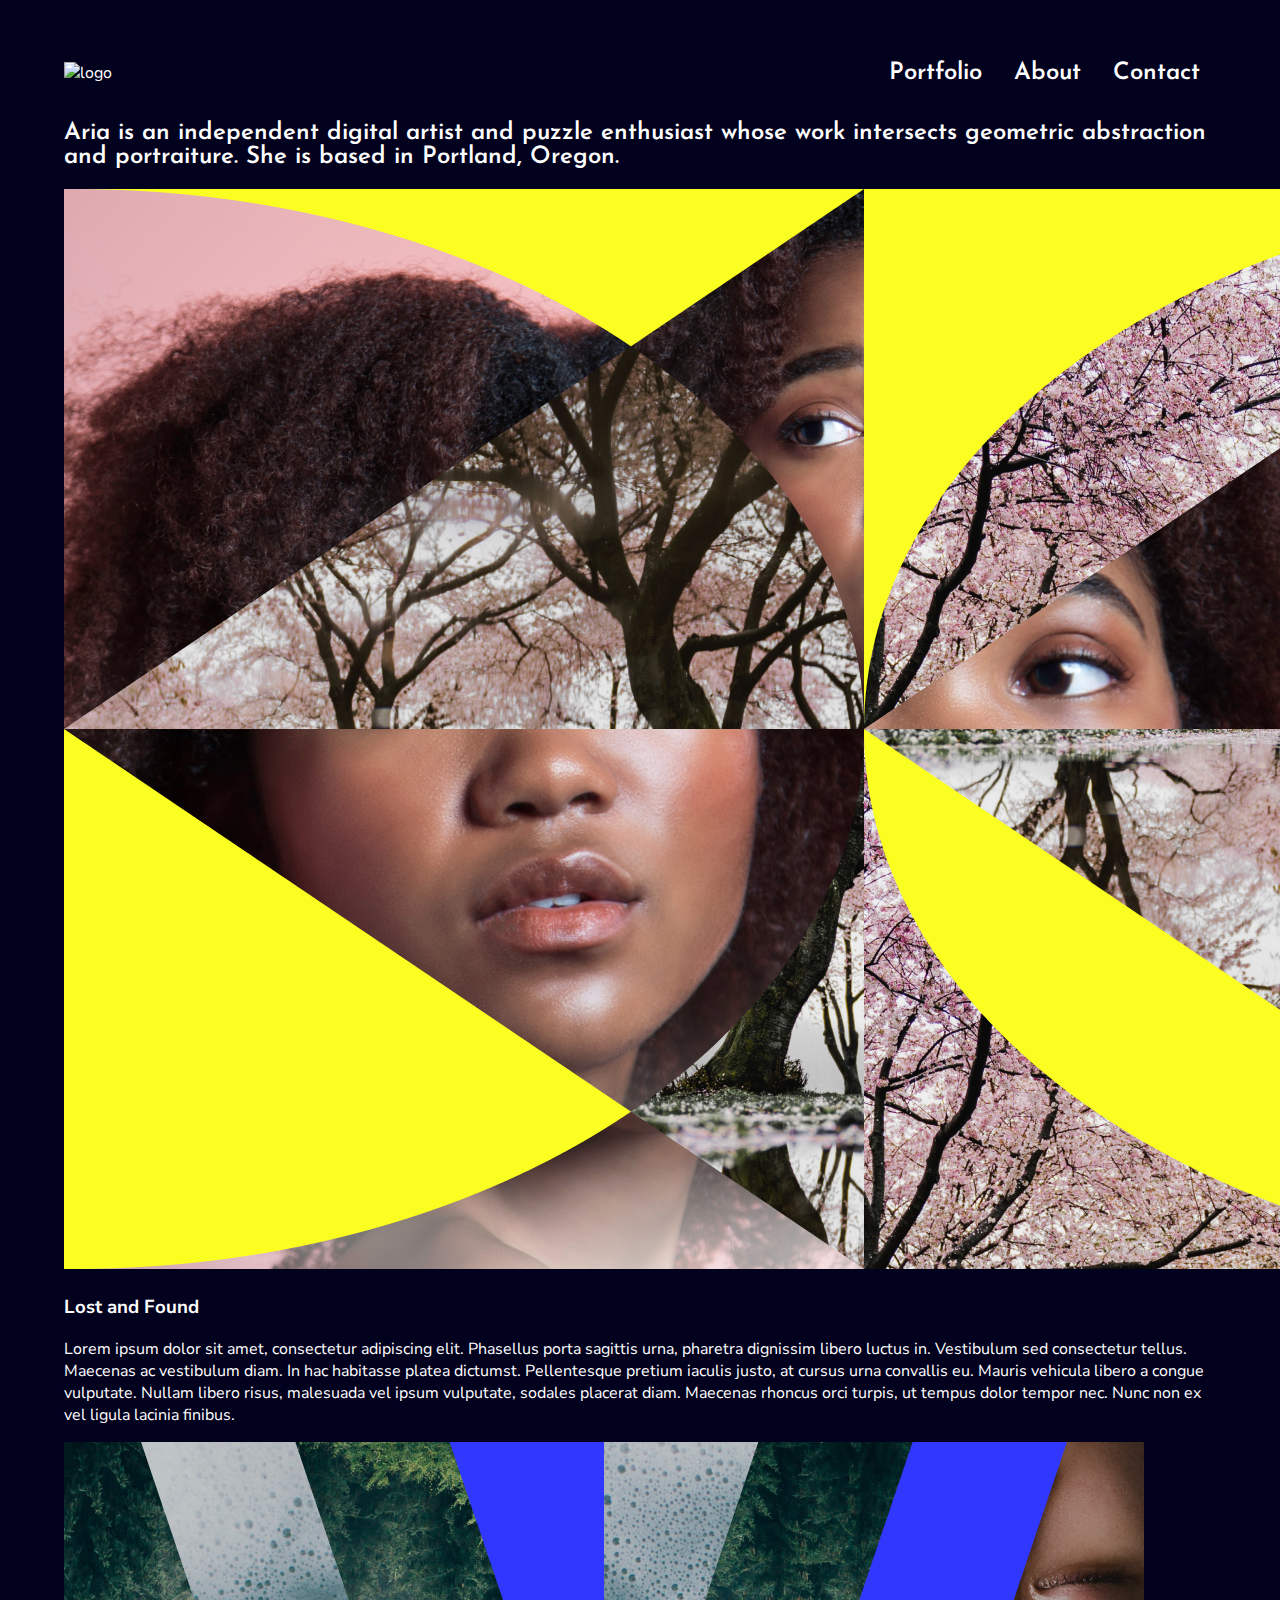
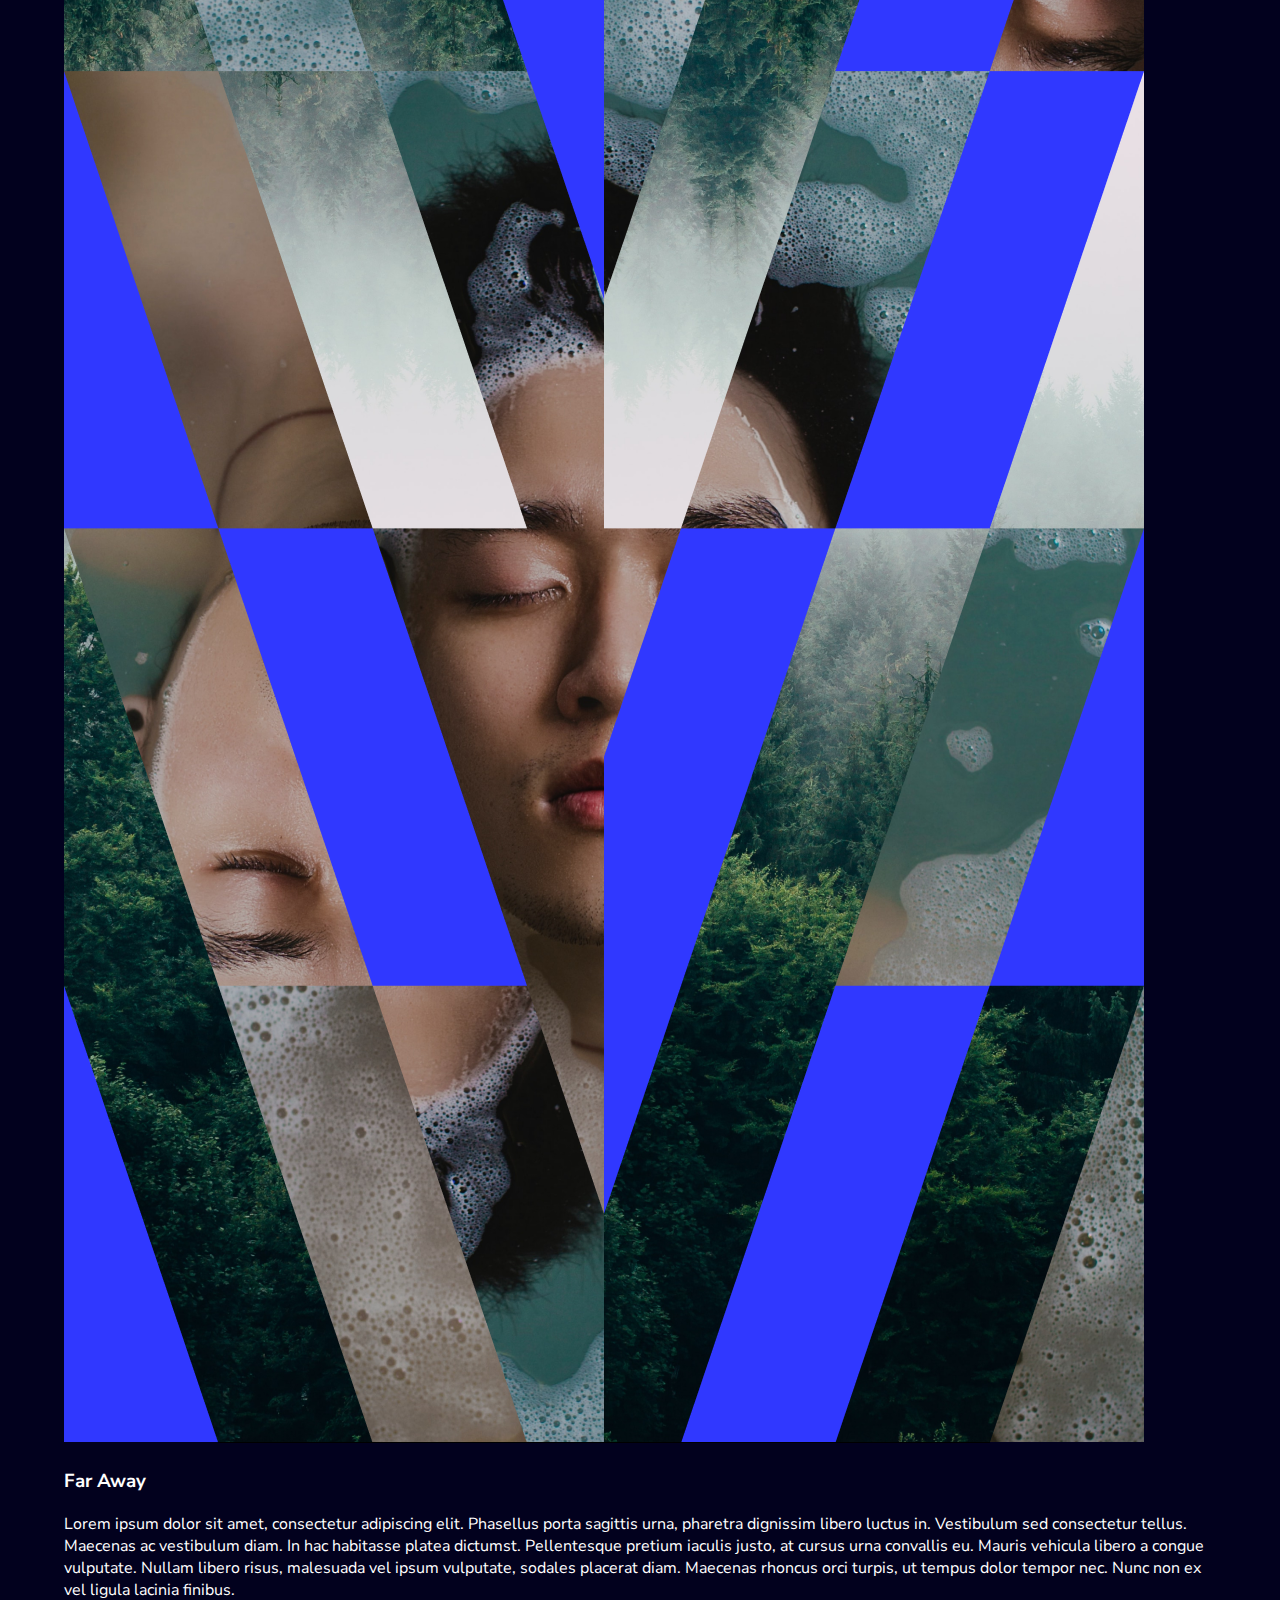
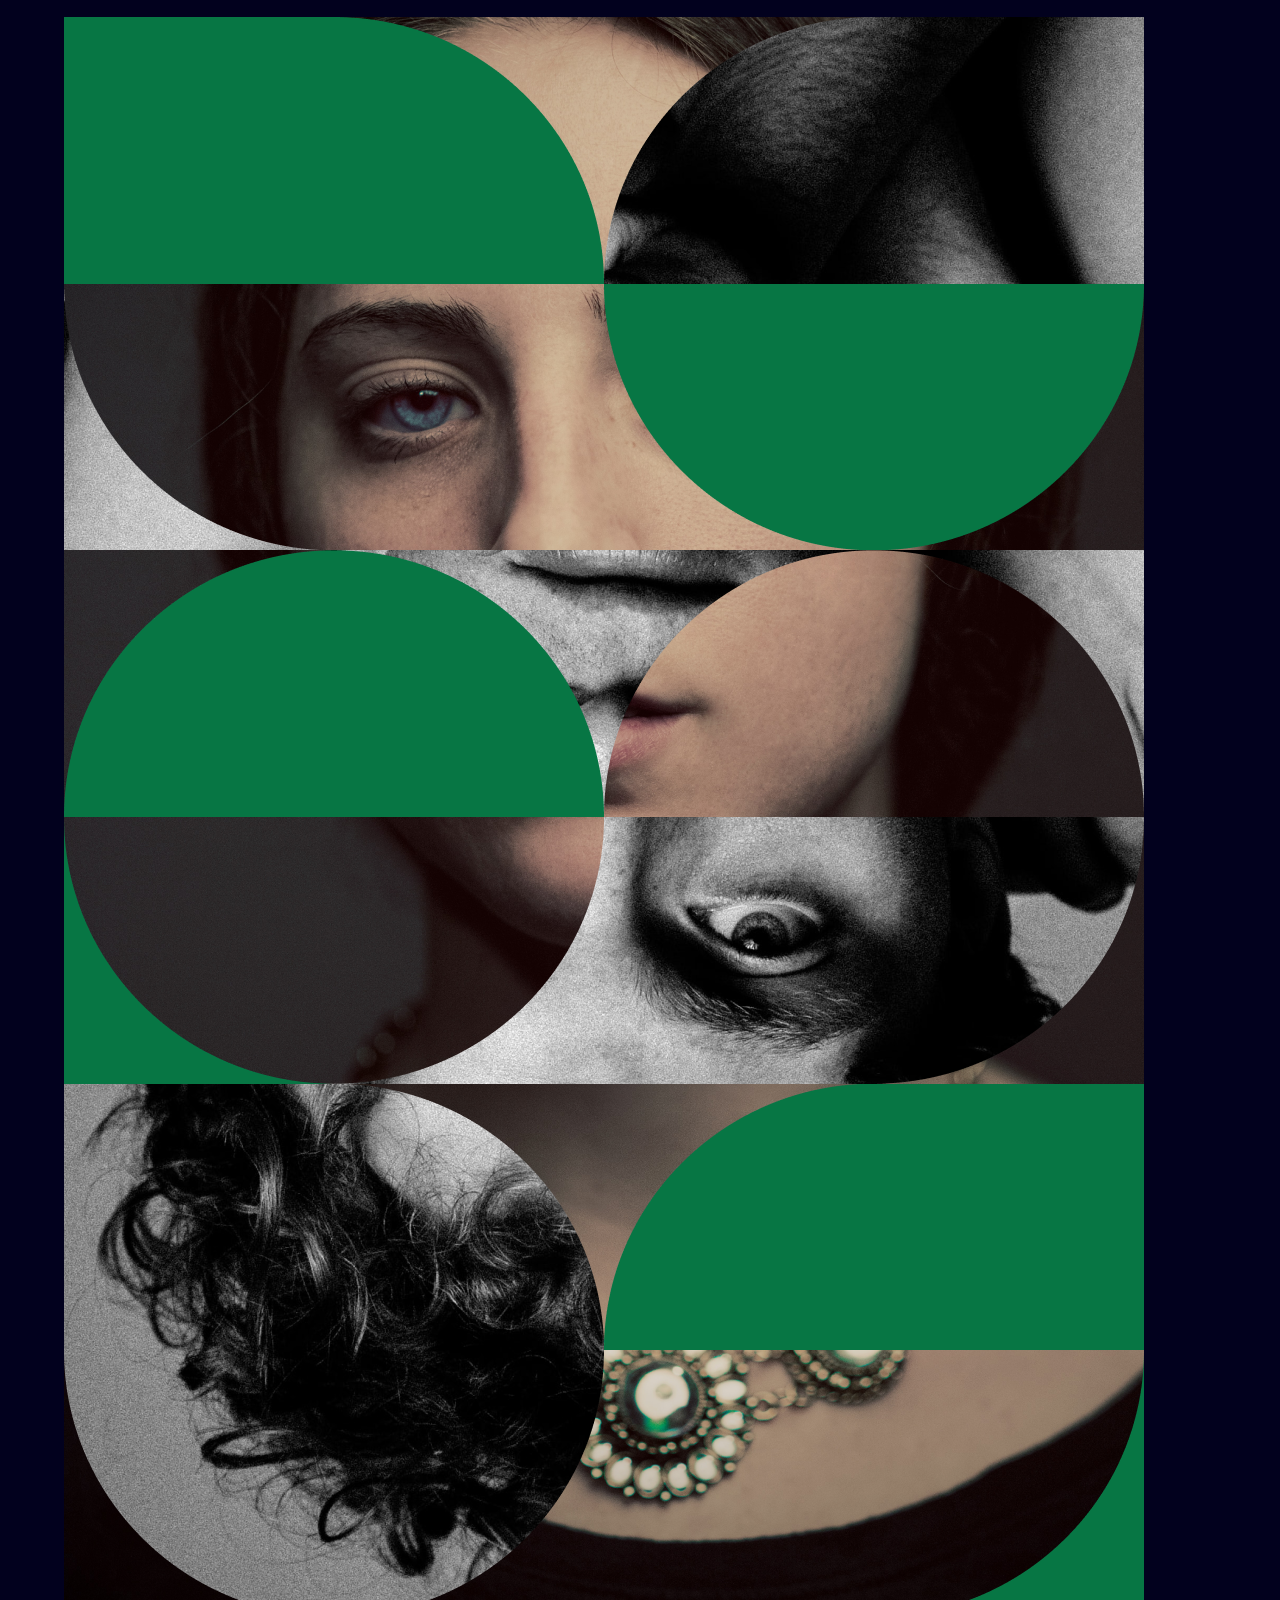
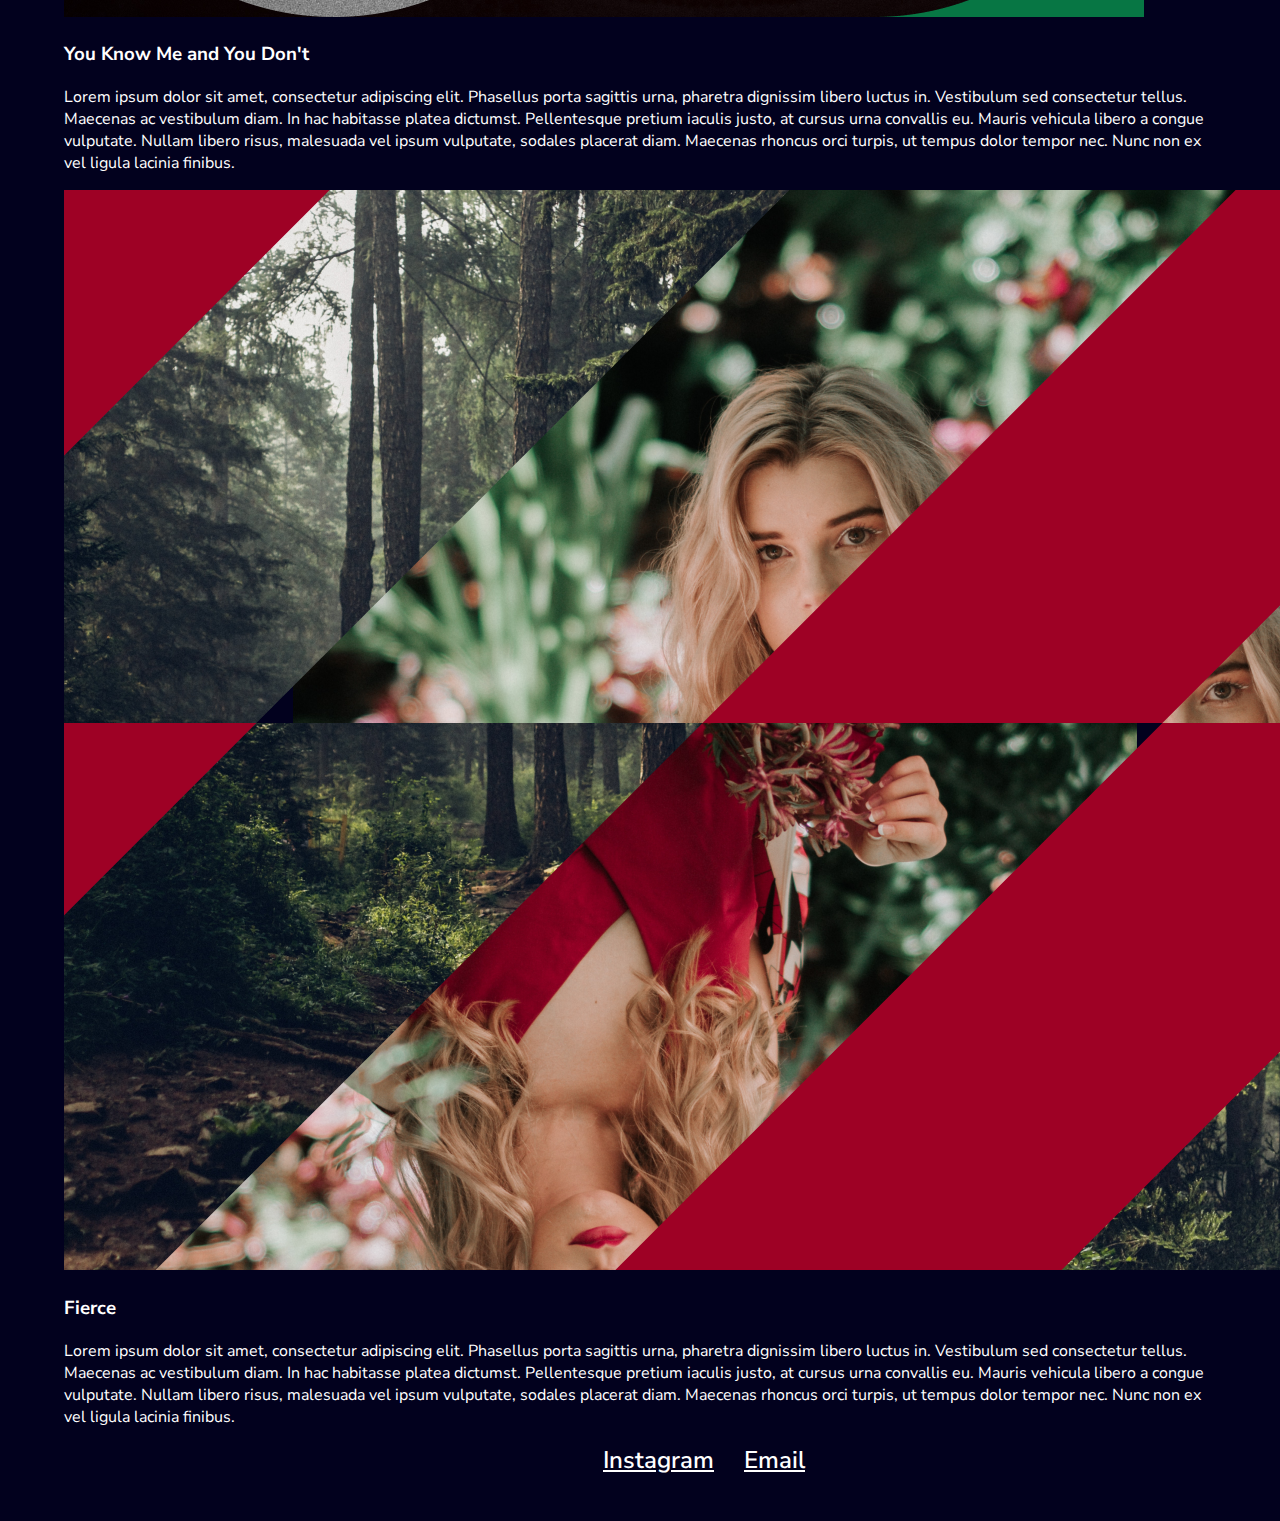
==== index.html @ b1c93a33 "draft" ====
<!DOCTYPE html>
<html lang="en">

    <head>
        <meta charset="UTF-8">
        <meta http-equiv="X-UA-Compatible" content="IE=edge">
        <meta name="viewport" content="width=device-width, initial-scale=1.0">
        <link rel="stylesheet" href="style.css">
        <title>Aria Oslo - digital artist in Portland, Oregon</title>
    </head>

    <body>
        <header><img src="" alt="logo">
            <nav>
                <ul>
                    <li><a href="/index.html">Portfolio</a></li>
                    <li><a href=" /about.html">About</a></li>
                    <li><a href="/contact.html">Contact</a></li>
                </ul>
            </nav>
        </header>
        <main>
            <section>
                <h2>Aria is an independent digital artist and puzzle enthusiast whose work intersects geometric
                    abstraction and portraiture.
                    She is based in Portland, Oregon.</h2>
            </section>
            <section>
                <img src="/assets/Lost and Found.png" alt="yellow">
                <h3>Lost and Found</h3>
                <p>Lorem ipsum dolor sit amet, consectetur adipiscing elit. Phasellus porta sagittis urna, pharetra
                    dignissim libero luctus
                    in. Vestibulum sed consectetur tellus. Maecenas ac vestibulum diam. In hac habitasse platea
                    dictumst. Pellentesque
                    pretium iaculis justo, at cursus urna convallis eu. Mauris vehicula libero a congue vulputate.
                    Nullam libero risus,
                    malesuada vel ipsum vulputate, sodales placerat diam. Maecenas rhoncus orci turpis, ut tempus dolor
                    tempor nec. Nunc non
                    ex vel ligula lacinia finibus.</p>
            </section>
            <section>
                <img src="/assets/Far Away.png" alt="blue">
                <h3>Far Away</h3>
                <p>Lorem ipsum dolor sit amet, consectetur adipiscing elit. Phasellus porta sagittis urna, pharetra
                    dignissim libero luctus
                    in. Vestibulum sed consectetur tellus. Maecenas ac vestibulum diam. In hac habitasse platea
                    dictumst. Pellentesque
                    pretium iaculis justo, at cursus urna convallis eu. Mauris vehicula libero a congue vulputate.
                    Nullam libero risus,
                    malesuada vel ipsum vulputate, sodales placerat diam. Maecenas rhoncus orci turpis, ut tempus dolor
                    tempor nec. Nunc non
                    ex vel ligula lacinia finibus.</p>
            </section>
            <section>
                <img src="/assets/You Know Me and You Don't.png" alt="green">
                <h3>You Know Me and You Don't</h3>
                <p>Lorem ipsum dolor sit amet, consectetur adipiscing elit. Phasellus porta sagittis urna, pharetra
                    dignissim libero luctus
                    in. Vestibulum sed consectetur tellus. Maecenas ac vestibulum diam. In hac habitasse platea
                    dictumst. Pellentesque
                    pretium iaculis justo, at cursus urna convallis eu. Mauris vehicula libero a congue vulputate.
                    Nullam libero risus,
                    malesuada vel ipsum vulputate, sodales placerat diam. Maecenas rhoncus orci turpis, ut tempus dolor
                    tempor nec. Nunc non
                    ex vel ligula lacinia finibus.</p>
            </section>
            <section>
                <img src="/assets/Fierce.png" alt="red">
                <h3>Fierce</h3>
                <p>Lorem ipsum dolor sit amet, consectetur adipiscing elit. Phasellus porta sagittis urna, pharetra
                    dignissim libero luctus
                    in. Vestibulum sed consectetur tellus. Maecenas ac vestibulum diam. In hac habitasse platea
                    dictumst. Pellentesque
                    pretium iaculis justo, at cursus urna convallis eu. Mauris vehicula libero a congue vulputate.
                    Nullam libero risus,
                    malesuada vel ipsum vulputate, sodales placerat diam. Maecenas rhoncus orci turpis, ut tempus dolor
                    tempor nec. Nunc non
                    ex vel ligula lacinia finibus.</p>
            </section>
        </main>
        <footer class="footer">
            <h2><a href="#">Instagram</a></h2>
            <h2><a href="#">Email</a></h2>
        </footer>
    </body>

</html>
---- style.css ----
@import url('https://fonts.googleapis.com/css2?family=Josefin+Sans:wght@400;600&family=Nunito+Sans&display=swap');

* {
    --black: #02011E;
    --white: #FFFFFF;
    --pink: #F9D0DA;
    --green: #7BD3B2;
    --blue: #ADA9FC;
    box-sizing: border-box;
    font-family: 'Nunito Sans', sans-serif;
    color: var(--white);
}

body {
    background-color: var(--black);
    margin: 5vh 5vw;
}

header {
    display: flex;
    align-items: center;
    justify-content: space-between;
}

nav>ul {
    display: flex;
    align-items: center;
    justify-content: space-around;
}

nav>ul>li {
    list-style: none;
    margin: 0px 16px;
}

nav>ul>li>a {
    font-family: 'Josefin Sans', sans-serif;
    text-decoration: none;
    font-size: 1.5rem;
    font-weight: 600;
}

.active {
    text-decoration: underline;
    color: var(--pink);
}

h2 {
    font-family: 'Josefin Sans', sans-serif;
    font-weight: 600;
}

.about {
    display: flex;
    justify-content: center;
}

.about>img {
    width: 500px;
}

.about>.bio {
    margin: 10px;
}

.contact {
    display: flex;
    flex-direction: column;
    align-items: center;
    justify-content: center;
}

.contact-form {
    display: flex;
    flex-direction: column;
    width: 50vw;
    justify-content: center;
}

.contact-form>input,
.contact-form>textarea {
    background-color: var(--black);
}

footer {
    display: flex;
    width: 100vw;
    align-items: center;
    justify-content: center;
}

footer>h2 {
    margin: 0 15px;
}
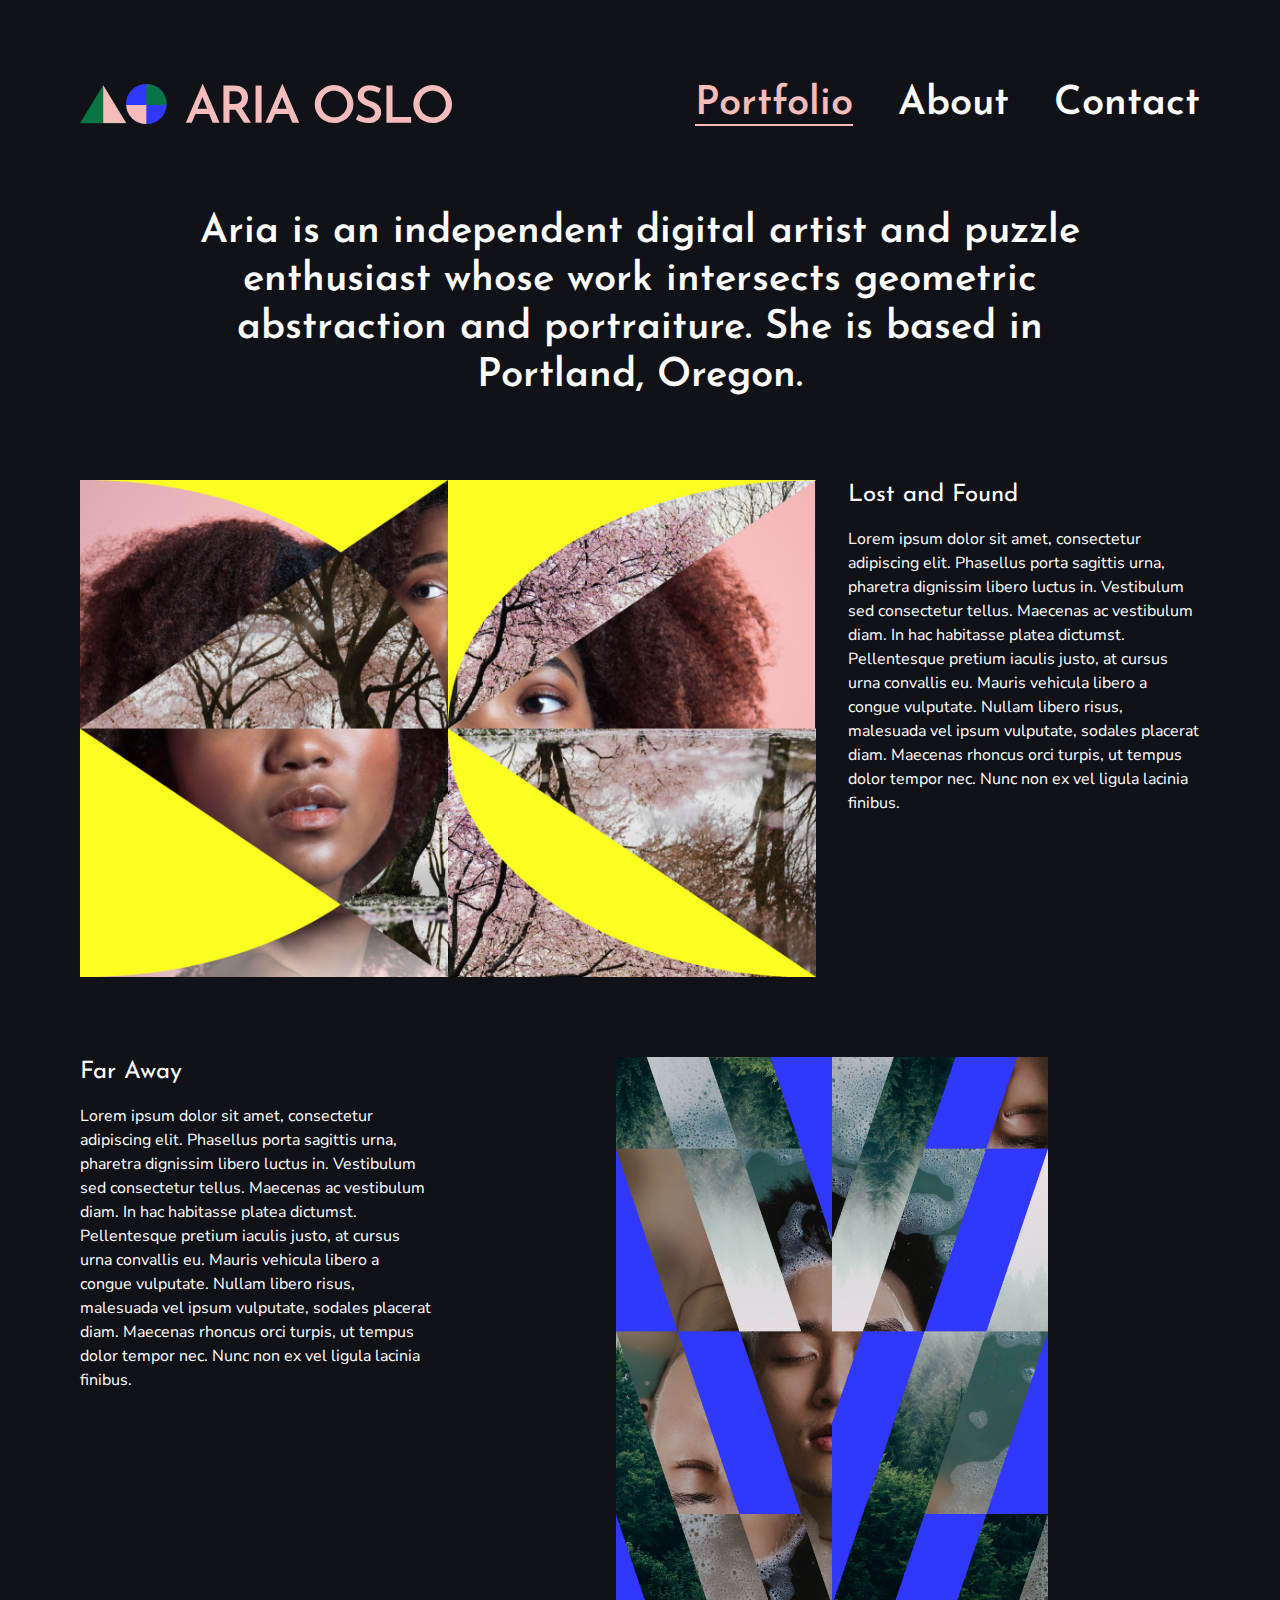
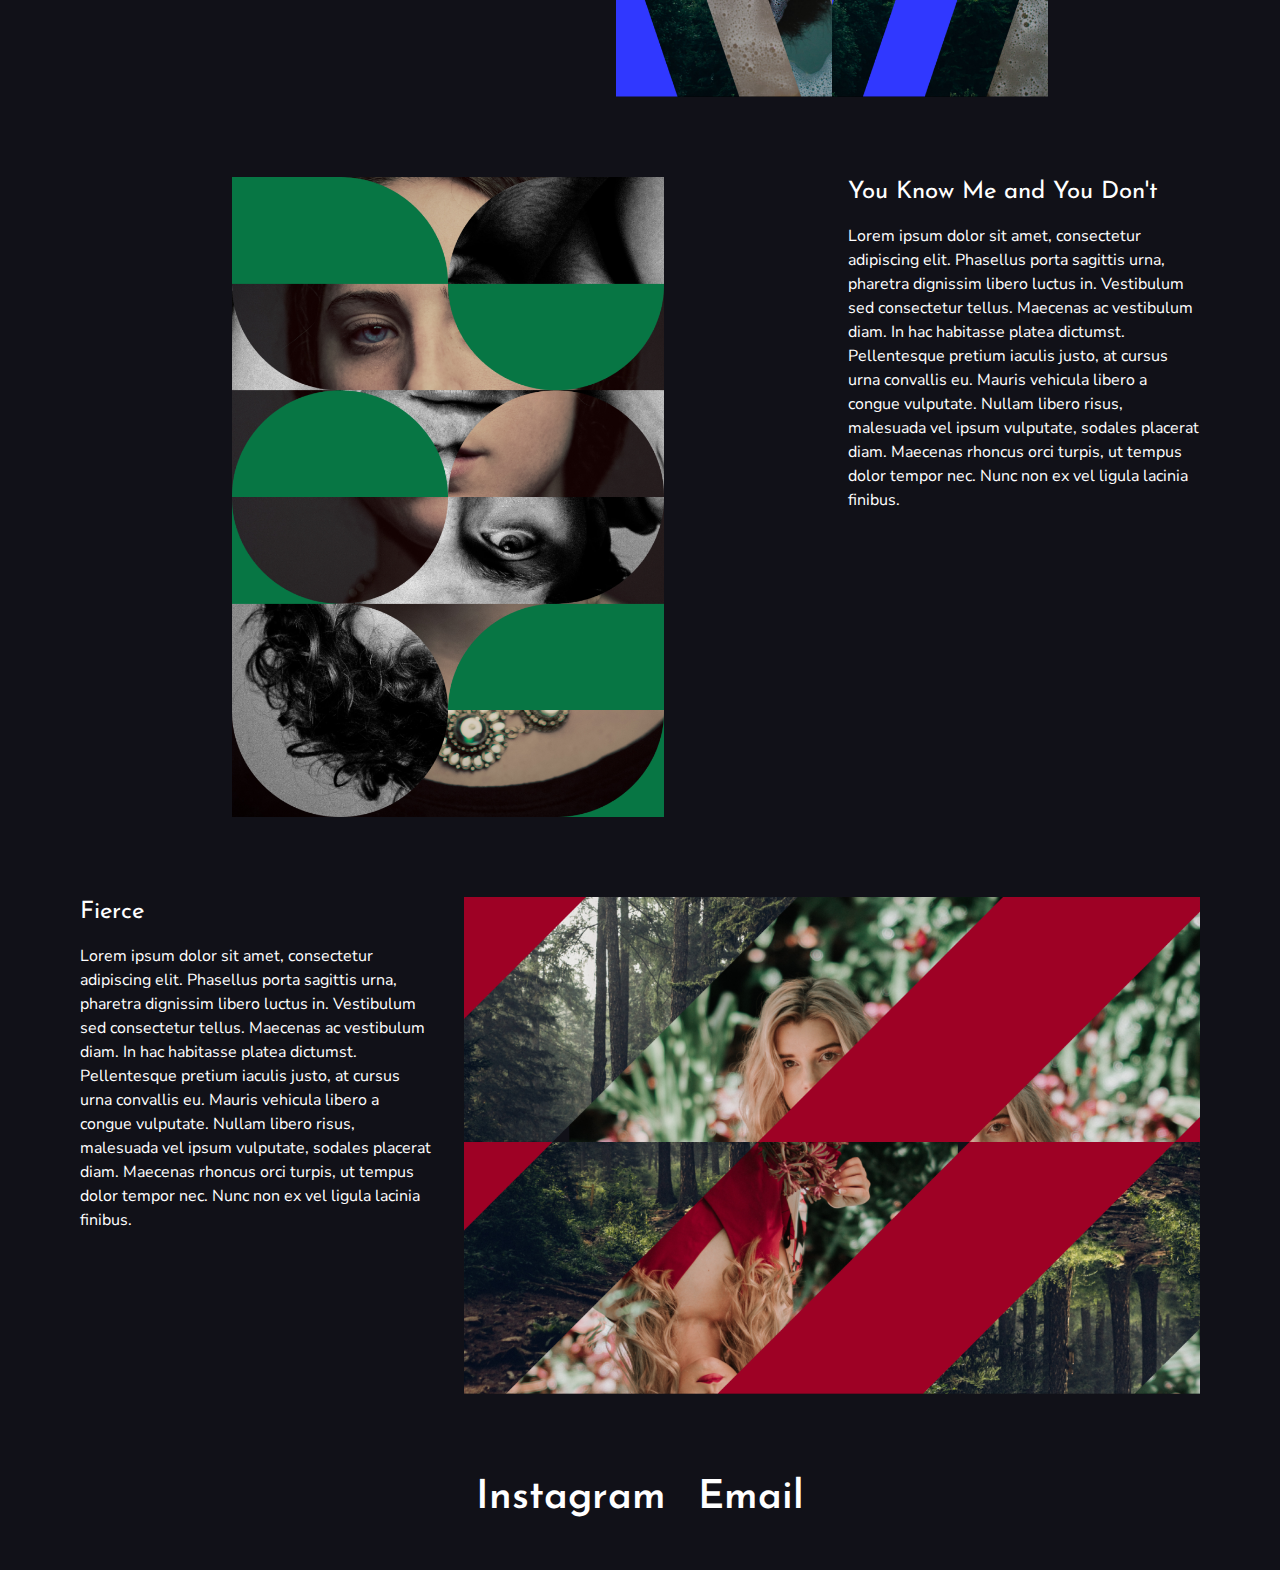
==== commit c33ea21a: "rough" ====
--- a/index.html
+++ b/index.html
@@ -2,85 +2,105 @@
 <html lang="en">
 
     <head>
-        <meta charset="UTF-8">
-        <meta http-equiv="X-UA-Compatible" content="IE=edge">
-        <meta name="viewport" content="width=device-width, initial-scale=1.0">
-        <link rel="stylesheet" href="style.css">
+        <meta charset="UTF-8" />
+        <meta http-equiv="X-UA-Compatible" content="IE=edge" />
+        <meta name="viewport" content="width=device-width, initial-scale=1.0" />
+        <link rel="stylesheet" href="style.css" />
         <title>Aria Oslo - digital artist in Portland, Oregon</title>
     </head>
 
     <body>
-        <header><img src="" alt="logo">
+        <header>
+            <img src="/assets/site-logo.svg" alt="Aria Oslo logo" class="logo" />
             <nav>
-                <ul>
-                    <li><a href="/index.html">Portfolio</a></li>
-                    <li><a href=" /about.html">About</a></li>
-                    <li><a href="/contact.html">Contact</a></li>
-                </ul>
+                <a href="/index.html" class="selected">Portfolio</a>
+                <a href=" /about.html">About</a>
+                <a href="/contact.html">Contact</a>
             </nav>
         </header>
         <main>
             <section>
-                <h2>Aria is an independent digital artist and puzzle enthusiast whose work intersects geometric
-                    abstraction and portraiture.
-                    She is based in Portland, Oregon.</h2>
+                <h1>
+                    Aria is an independent digital artist and puzzle enthusiast whose work intersects geometric
+                    abstraction and portraiture. She is based in Portland, Oregon.
+                </h1>
             </section>
-            <section>
-                <img src="/assets/Lost and Found.png" alt="yellow">
-                <h3>Lost and Found</h3>
-                <p>Lorem ipsum dolor sit amet, consectetur adipiscing elit. Phasellus porta sagittis urna, pharetra
-                    dignissim libero luctus
-                    in. Vestibulum sed consectetur tellus. Maecenas ac vestibulum diam. In hac habitasse platea
-                    dictumst. Pellentesque
-                    pretium iaculis justo, at cursus urna convallis eu. Mauris vehicula libero a congue vulputate.
-                    Nullam libero risus,
-                    malesuada vel ipsum vulputate, sodales placerat diam. Maecenas rhoncus orci turpis, ut tempus dolor
-                    tempor nec. Nunc non
-                    ex vel ligula lacinia finibus.</p>
+            <section class="project">
+                <div class="artwork">
+                    <img src="/assets/lost-and-found.png" alt="yellow" />
+                </div>
+                <div class="description">
+                    <h2>Lost and Found</h2>
+                    <p>
+                        Lorem ipsum dolor sit amet, consectetur adipiscing elit. Phasellus
+                        porta sagittis urna, pharetra dignissim libero luctus in. Vestibulum
+                        sed consectetur tellus. Maecenas ac vestibulum diam. In hac habitasse
+                        platea dictumst. Pellentesque pretium iaculis justo, at cursus urna
+                        convallis eu. Mauris vehicula libero a congue vulputate. Nullam libero
+                        risus, malesuada vel ipsum vulputate, sodales placerat diam. Maecenas
+                        rhoncus orci turpis, ut tempus dolor tempor nec. Nunc non ex vel
+                        ligula lacinia finibus.
+                    </p>
+                </div>
             </section>
-            <section>
-                <img src="/assets/Far Away.png" alt="blue">
-                <h3>Far Away</h3>
-                <p>Lorem ipsum dolor sit amet, consectetur adipiscing elit. Phasellus porta sagittis urna, pharetra
-                    dignissim libero luctus
-                    in. Vestibulum sed consectetur tellus. Maecenas ac vestibulum diam. In hac habitasse platea
-                    dictumst. Pellentesque
-                    pretium iaculis justo, at cursus urna convallis eu. Mauris vehicula libero a congue vulputate.
-                    Nullam libero risus,
-                    malesuada vel ipsum vulputate, sodales placerat diam. Maecenas rhoncus orci turpis, ut tempus dolor
-                    tempor nec. Nunc non
-                    ex vel ligula lacinia finibus.</p>
+            <section class="project project-alt">
+                <div class="artwork">
+                    <img src="/assets/far-away.png" alt="blue" />
+                </div>
+                <div class="description">
+                    <h2>Far Away</h2>
+                    <p>
+                        Lorem ipsum dolor sit amet, consectetur adipiscing elit. Phasellus
+                        porta sagittis urna, pharetra dignissim libero luctus in. Vestibulum
+                        sed consectetur tellus. Maecenas ac vestibulum diam. In hac habitasse
+                        platea dictumst. Pellentesque pretium iaculis justo, at cursus urna
+                        convallis eu. Mauris vehicula libero a congue vulputate. Nullam libero
+                        risus, malesuada vel ipsum vulputate, sodales placerat diam. Maecenas
+                        rhoncus orci turpis, ut tempus dolor tempor nec. Nunc non ex vel
+                        ligula lacinia finibus.
+                    </p>
+                </div>
             </section>
-            <section>
-                <img src="/assets/You Know Me and You Don't.png" alt="green">
-                <h3>You Know Me and You Don't</h3>
-                <p>Lorem ipsum dolor sit amet, consectetur adipiscing elit. Phasellus porta sagittis urna, pharetra
-                    dignissim libero luctus
-                    in. Vestibulum sed consectetur tellus. Maecenas ac vestibulum diam. In hac habitasse platea
-                    dictumst. Pellentesque
-                    pretium iaculis justo, at cursus urna convallis eu. Mauris vehicula libero a congue vulputate.
-                    Nullam libero risus,
-                    malesuada vel ipsum vulputate, sodales placerat diam. Maecenas rhoncus orci turpis, ut tempus dolor
-                    tempor nec. Nunc non
-                    ex vel ligula lacinia finibus.</p>
+            <section class="project">
+                <div class="artwork">
+                    <img src="/assets/you-know-me-and-you-don't.png" alt="green" />
+                </div>
+                <div class="description">
+                    <h2>You Know Me and You Don't</h2>
+                    <p>
+                        Lorem ipsum dolor sit amet, consectetur adipiscing elit. Phasellus
+                        porta sagittis urna, pharetra dignissim libero luctus in. Vestibulum
+                        sed consectetur tellus. Maecenas ac vestibulum diam. In hac habitasse
+                        platea dictumst. Pellentesque pretium iaculis justo, at cursus urna
+                        convallis eu. Mauris vehicula libero a congue vulputate. Nullam libero
+                        risus, malesuada vel ipsum vulputate, sodales placerat diam. Maecenas
+                        rhoncus orci turpis, ut tempus dolor tempor nec. Nunc non ex vel
+                        ligula lacinia finibus.
+                    </p>
+                </div>
             </section>
-            <section>
-                <img src="/assets/Fierce.png" alt="red">
-                <h3>Fierce</h3>
-                <p>Lorem ipsum dolor sit amet, consectetur adipiscing elit. Phasellus porta sagittis urna, pharetra
-                    dignissim libero luctus
-                    in. Vestibulum sed consectetur tellus. Maecenas ac vestibulum diam. In hac habitasse platea
-                    dictumst. Pellentesque
-                    pretium iaculis justo, at cursus urna convallis eu. Mauris vehicula libero a congue vulputate.
-                    Nullam libero risus,
-                    malesuada vel ipsum vulputate, sodales placerat diam. Maecenas rhoncus orci turpis, ut tempus dolor
-                    tempor nec. Nunc non
-                    ex vel ligula lacinia finibus.</p>
+            <section class="project project-alt">
+                <div class="artwork">
+                    <img src="/assets/fierce.png" alt="red" />
+                </div>
+                <div class="description">
+                    <h2>Fierce</h2>
+                    <p>
+                        Lorem ipsum dolor sit amet, consectetur adipiscing elit. Phasellus
+                        porta sagittis urna, pharetra dignissim libero luctus in. Vestibulum
+                        sed consectetur tellus. Maecenas ac vestibulum diam. In hac habitasse
+                        platea dictumst. Pellentesque pretium iaculis justo, at cursus urna
+                        convallis eu. Mauris vehicula libero a congue vulputate. Nullam libero
+                        risus, malesuada vel ipsum vulputate, sodales placerat diam. Maecenas
+                        rhoncus orci turpis, ut tempus dolor tempor nec. Nunc non ex vel
+                        ligula lacinia finibus.
+                    </p>
+                </div>
             </section>
         </main>
         <footer class="footer">
-            <h2><a href="#">Instagram</a></h2>
-            <h2><a href="#">Email</a></h2>
+            <a href="https://www.instagram.com/_chaitanya.raj">Instagram</a>
+            <a href="mailto:aria.oslo@artist.com">Email</a>
         </footer>
     </body>
 
--- a/style.css
+++ b/style.css
@@ -1,19 +1,21 @@
 @import url('https://fonts.googleapis.com/css2?family=Josefin+Sans:wght@400;600&family=Nunito+Sans&display=swap');
 
 * {
-    --black: #02011E;
+    --black: #111118;
     --white: #FFFFFF;
-    --pink: #F9D0DA;
+    --pink: #F4BCBB;
     --green: #7BD3B2;
     --blue: #ADA9FC;
-    box-sizing: border-box;
-    font-family: 'Nunito Sans', sans-serif;
-    color: var(--white);
 }
 
 body {
     background-color: var(--black);
-    margin: 5vh 5vw;
+    margin: 80px auto 48px auto;
+    width: 1120px;
+    font-family: 'Nunito Sans', sans-serif;
+    color: var(--white);
+    font-size: 16px;
+    line-height: 1.5;
 }
 
 header {
@@ -22,73 +24,114 @@
     justify-content: space-between;
 }
 
-nav>ul {
-    display: flex;
-    align-items: center;
-    justify-content: space-around;
+img {
+    vertical-align: bottom;
+    max-width: 100%;
 }
 
-nav>ul>li {
-    list-style: none;
-    margin: 0px 16px;
-}
-
-nav>ul>li>a {
+h1,
+nav,
+footer {
     font-family: 'Josefin Sans', sans-serif;
-    text-decoration: none;
-    font-size: 1.5rem;
+    font-size: 40px;
     font-weight: 600;
-}
-
-.active {
-    text-decoration: underline;
-    color: var(--pink);
+    line-height: 1.2;
 }
 
 h2 {
     font-family: 'Josefin Sans', sans-serif;
-    font-weight: 600;
+    font-size: 24px;
+    font-weight: 400;
+    line-height: 1.3;
+    margin: 0 0 16px 0;
 }
 
-.about {
-    display: flex;
-    justify-content: center;
+
+nav a {
+    margin-left: 32px;
 }
 
-.about>img {
-    width: 500px;
+a {
+    text-decoration: none;
+    color: #FFFFFF;
+    transition: color 0.3s, border-bottom 0.3s;
 }
 
-.about>.bio {
-    margin: 10px;
+a:hover,
+a.selected {
+    color: var(--pink);
 }
 
-.contact {
+a.selected {
+    border-bottom: 2px solid #F4BCBB;
+}
+
+section {
+    margin: 80px 0;
+    display: grid;
+    grid-template-columns: repeat(12, 1fr);
+    gap: 32px 32px;
+    grid-auto-flow: dense;
+}
+
+section h1 {
+    grid-column: 2 / span 10;
+    text-align: center;
+    margin: 0;
+}
+
+section.project div.artwork {
+    grid-column: 1 / span 8;
     display: flex;
-    flex-direction: column;
     align-items: center;
     justify-content: center;
 }
 
-.contact-form {
+section.project div.description {
+    grid-column: 9 / span 4;
+}
+
+section.project img {
+    max-height: 640px;
+}
+
+section.project-alt div.artwork {
+    grid-column: 5 / span 8;
+}
+
+section.project-alt div.description {
+    grid-column: 1 / span 4;
+}
+
+section.about div.photo {
+    grid-column: 1 / span 6;
+}
+
+section.about div.description {
+    grid-column: 7 / span 6;
     display: flex;
     flex-direction: column;
-    width: 50vw;
-    justify-content: center;
 }
 
-.contact-form>input,
-.contact-form>textarea {
-    background-color: var(--black);
+section.about div.description p {
+    margin-top: 16px;
+}
+
+section.about h1 {
+    margin: 0;
+    text-align: left;
+}
+
+section.contact h2 {
+    grid-column: 4 / span 6;
 }
 
 footer {
     display: flex;
-    width: 100vw;
     align-items: center;
     justify-content: center;
 }
 
-footer>h2 {
-    margin: 0 15px;
+footer a {
+    margin: 0 16px;
 }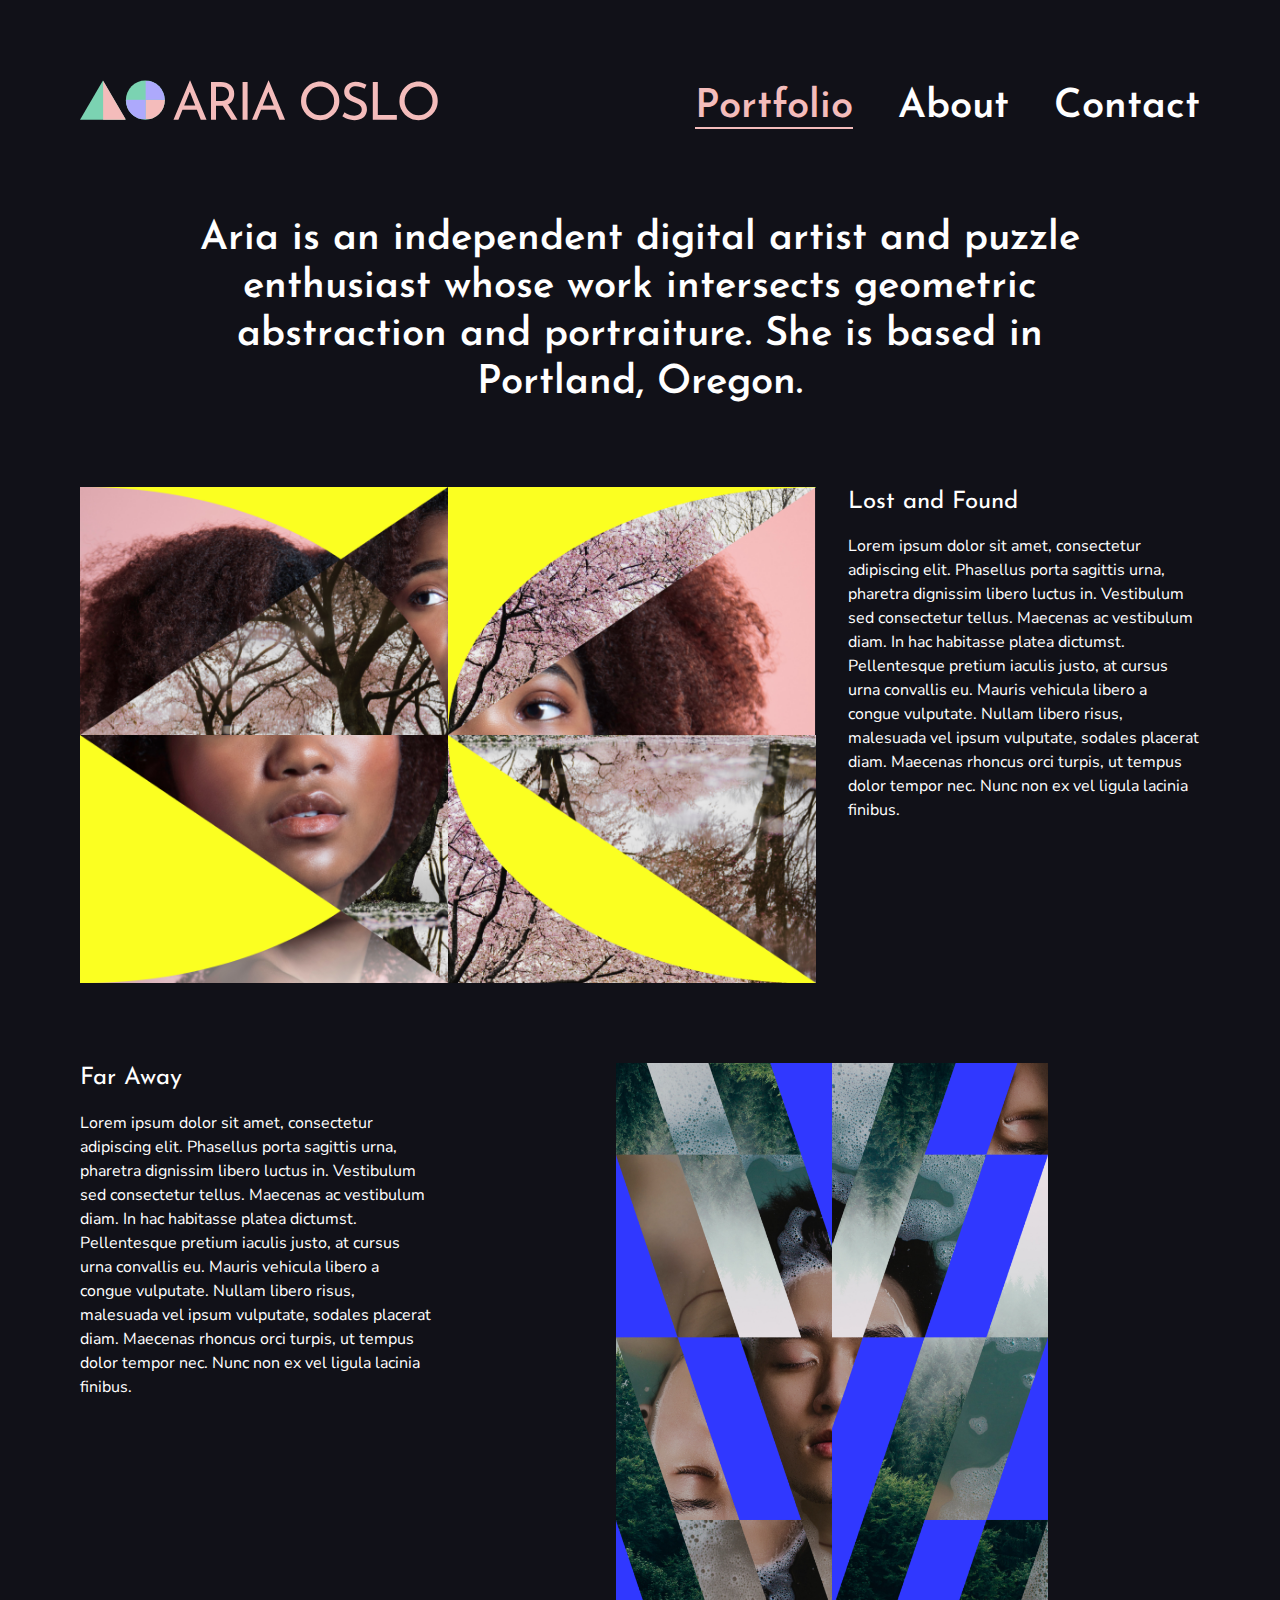
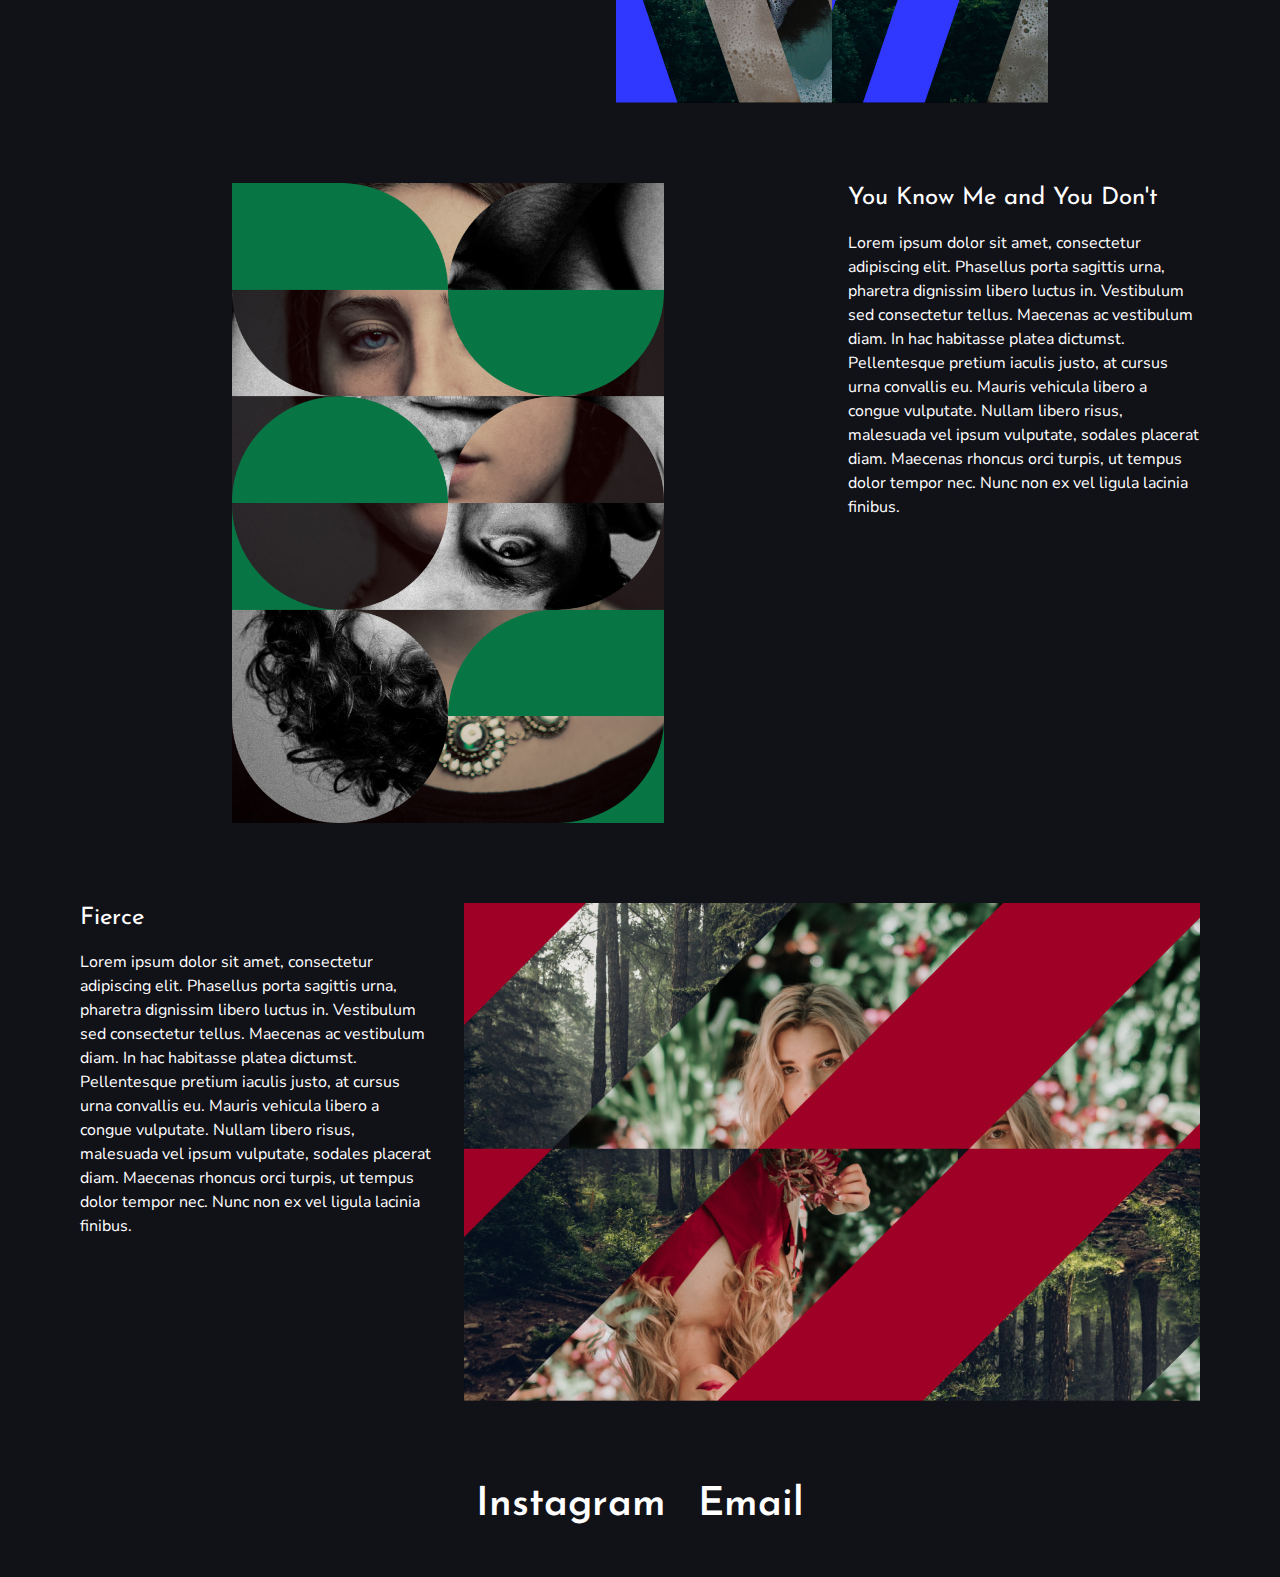
==== commit 1e2d6c43: "add favicon" ====
--- a/index.html
+++ b/index.html
@@ -5,17 +5,19 @@
         <meta charset="UTF-8" />
         <meta http-equiv="X-UA-Compatible" content="IE=edge" />
         <meta name="viewport" content="width=device-width, initial-scale=1.0" />
+        <link rel="shortcut icon" href="assets/favicon.svg" type="image/x-icon">
+        <link rel="stylesheet" href="reset.css">
         <link rel="stylesheet" href="style.css" />
         <title>Aria Oslo - digital artist in Portland, Oregon</title>
     </head>
 
     <body>
         <header>
-            <img src="/assets/site-logo.svg" alt="Aria Oslo logo" class="logo" />
+            <img src="assets/site-logo.svg" alt="Aria Oslo logo" class="logo" />
             <nav>
-                <a href="/index.html" class="selected">Portfolio</a>
-                <a href=" /about.html">About</a>
-                <a href="/contact.html">Contact</a>
+                <a href="index.html" class="selected">Portfolio</a>
+                <a href=" about.html">About</a>
+                <a href="contact.html">Contact</a>
             </nav>
         </header>
         <main>
@@ -27,7 +29,7 @@
             </section>
             <section class="project">
                 <div class="artwork">
-                    <img src="/assets/lost-and-found.png" alt="yellow" />
+                    <img src="assets/lost-and-found.png" alt="yellow" />
                 </div>
                 <div class="description">
                     <h2>Lost and Found</h2>
@@ -45,7 +47,7 @@
             </section>
             <section class="project project-alt">
                 <div class="artwork">
-                    <img src="/assets/far-away.png" alt="blue" />
+                    <img src="assets/far-away.png" alt="blue" />
                 </div>
                 <div class="description">
                     <h2>Far Away</h2>
@@ -63,7 +65,7 @@
             </section>
             <section class="project">
                 <div class="artwork">
-                    <img src="/assets/you-know-me-and-you-don't.png" alt="green" />
+                    <img src="assets/you-know-me-and-you-don't.png" alt="green" />
                 </div>
                 <div class="description">
                     <h2>You Know Me and You Don't</h2>
@@ -81,7 +83,7 @@
             </section>
             <section class="project project-alt">
                 <div class="artwork">
-                    <img src="/assets/fierce.png" alt="red" />
+                    <img src="assets/fierce.png" alt="red" />
                 </div>
                 <div class="description">
                     <h2>Fierce</h2>
--- a/style.css
+++ b/style.css
@@ -27,6 +27,10 @@
 img {
     vertical-align: bottom;
     max-width: 100%;
+}
+
+header img {
+    width: 370px;
 }
 
 h1,
@@ -134,4 +138,44 @@
 
 footer a {
     margin: 0 16px;
+}
+
+section.contact div.form {
+    grid-column: 4 / span 6;
+}
+
+section.contact h1 {
+    text-align: left;
+}
+
+input,
+textarea {
+    width: 100%;
+    background-color: var(--black);
+    border: 2px solid var(--white);
+    color: var(--white);
+    padding: 16px 8px;
+}
+
+label {
+    display: block;
+    margin: 16px 0 16px 0;
+}
+
+textarea {
+    height: 320px;
+}
+
+button {
+    background-color: var(--pink);
+    border: none;
+    font-size: 24px;
+    font-family: Josefin Sans;
+    padding: 8px 16px 8px 16px;
+}
+
+input:focus,
+textarea:focus {
+    border: 2px solid var(--pink);
+    outline: none;
 }